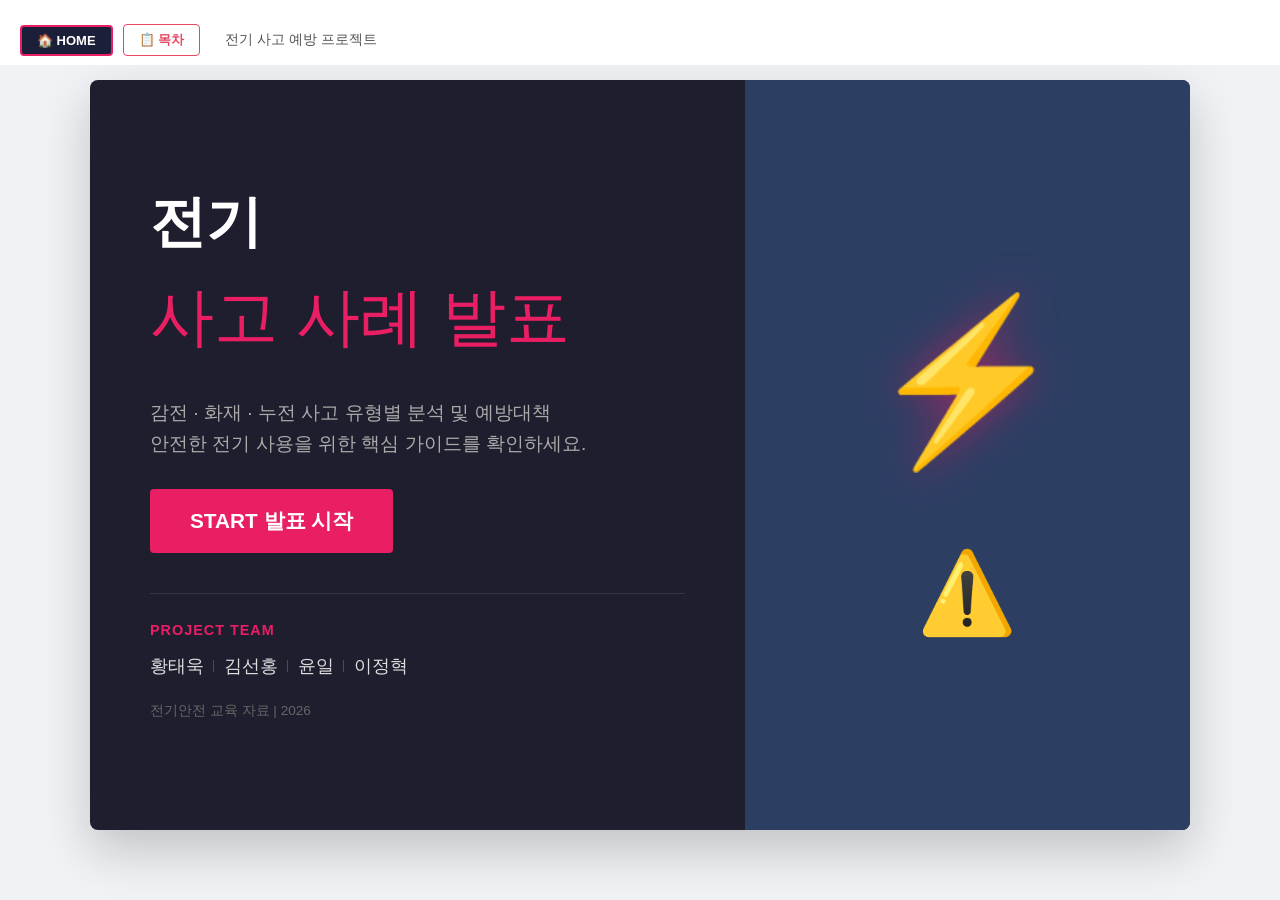
==== html/index.html @ dfe2530c "Add files via upload" ====
<!DOCTYPE html>
<html lang="ko">
<head>
    <meta charset="UTF-8">
    <link rel="stylesheet" href="../css/common.css">
    <title>전기기기 사고 사례 발표 - 메인</title>
    <style>
        /* 기존 스타일 유지 */
        .main-hero {
            display: flex;
            height: calc(100vh - 150px);
            min-height: 550px; /* 팀원 섹션 추가로 최소 높이 약간 상향 */
            background-color: #1e1e2f;
            border-radius: 8px;
            overflow: hidden;
            box-shadow: 0 20px 50px rgba(0,0,0,0.2);
        }

        .hero-text {
            flex: 1.2;
            padding: 60px;
            display: flex;
            flex-direction: column;
            justify-content: center;
            color: white;
            position: relative;
        }

        .hero-text h2 {
            font-size: 3.5rem;
            margin: 0;
            line-height: 1.2;
        }

        .hero-text .highlight {
            color: #e91e63;
            font-size: 4rem;
            display: block;
            margin-top: 10px;
        }

        .hero-text p {
            font-size: 1.2rem;
            color: #aaa;
            margin: 30px 0;
            line-height: 1.6;
        }

        .start-btn {
            display: inline-block;
            width: fit-content;
            padding: 15px 40px;
            background-color: #e91e63;
            color: white;
            text-decoration: none;
            font-size: 1.3rem;
            font-weight: bold;
            border-radius: 4px;
            transition: 0.3s;
            margin-bottom: 40px; /* 하단 팀원 섹션과의 간격 */
        }

        .start-btn:hover {
            background-color: #c2185b;
            transform: translateY(-3px);
        }

        /* 신규: 팀원 정보 섹션 */
        .team-section {
            border-top: 1px solid rgba(255, 255, 255, 0.1);
            padding-top: 25px;
            display: flex;
            flex-direction: column;
            gap: 10px;
        }

        .team-label {
            font-size: 0.9rem;
            color: #e91e63;
            font-weight: bold;
            text-transform: uppercase;
            letter-spacing: 1px;
        }

        .team-members {
            font-size: 1.1rem;
            color: #ddd;
            display: flex;
            gap: 20px;
        }

        .member-name {
            position: relative;
        }

        /* 이름 사이 구분선 */
        .member-name:not(:last-child)::after {
            content: "";
            position: absolute;
            right: -10px;
            top: 50%;
            transform: translateY(-50%);
            width: 1px;
            height: 12px;
            background-color: rgba(255, 255, 255, 0.2);
        }

        /* 오른쪽 그래픽 영역 유지 */
        .hero-graphic {
            flex: 1;
            background-color: #2d3e63;
            display: flex;
            flex-direction: column;
            align-items: center;
            justify-content: center;
            position: relative;
        }

        .bolt-icon {
            font-size: 10rem;
            color: #e91e63;
            filter: drop-shadow(0 0 20px rgba(233, 30, 99, 0.5));
            margin-bottom: 20px;
        }

        .warning-icon {
            font-size: 5rem;
            color: #f59e0b;
        }

        .footer-info {
            margin-top: 20px;
            font-size: 0.85rem;
            color: #666;
        }
    </style>
</head>
<body>

    <iframe src="header.html" class="header-frame" scrolling="no"></iframe>

    <div class="container">
        <div class="main-hero">
            <div class="hero-text">
                <h2>전기</h2>
                <span class="highlight">사고 사례 발표</span>
                <p>
                    감전 · 화재 · 누전 사고 유형별 분석 및 예방대책<br>
                    안전한 전기 사용을 위한 핵심 가이드를 확인하세요.
                </p>
                
                <a href="index2.html" class="start-btn">START 발표 시작</a>
                
                <div class="team-section">
                    <div class="team-label">Project Team</div>
                    <div class="team-members">
                        <span class="member-name">황태욱</span>
                        <span class="member-name">김선홍</span>
                        <span class="member-name">윤일</span>
                        <span class="member-name">이정혁</span>
                    </div>
                </div>

                <div class="footer-info">
                    전기안전 교육 자료 | 2026
                </div>
            </div>

            <div class="hero-graphic">
                <div class="bolt-icon">⚡</div>
                <div class="warning-icon">⚠️</div>
            </div>
        </div>
    </div>

</body>
</html>
---- css/common.css ----
/* --- 기본 설정 --- */
body {
    margin: 0;
    padding: 0;
    background-color: #f0f2f5;
    font-family: 'Pretendard', -apple-system, sans-serif;
    color: #333;
    line-height: 1.6;
}

/* --- 상단 고정 헤더 프레임 --- */
.header-frame {
    width: 100%;
    height: 65px;
    border: none;
    position: fixed;
    top: 0;
    z-index: 1000;
}

/* --- 메인 컨테이너 --- */
.container {
    max-width: 1100px;
    margin: 80px auto 40px;
    padding: 0 20px;
}

/* --- 슬라이드 제목 섹션 (공통) --- */
.title-section {
    background-color: #1e1e2f;
    color: white;
    padding: 25px 40px;
    border-bottom: 5px solid #e91e63;
    margin-bottom: 30px;
    display: flex;
    align-items: center;
}

.title-section .num {
    color: #e91e63;
    font-size: 2.5rem;
    margin-right: 15px;
    font-weight: bold;
}

.title-section h1 {
    margin: 0;
    font-size: 2rem;
}

/* --- 공통 카드 스타일 --- */
.card-base {
    background: white;
    border-radius: 4px;
    box-shadow: 0 4px 10px rgba(0,0,0,0.08);
    padding: 25px;
}

/* --- 색상 포인트 클래스 --- */
.text-pink { color: #e91e63 !important; }
.text-gold { color: #f59e0b !important; }
.text-navy { color: #0f172a !important; }

.border-pink { border-top: 5px solid #e91e63; }
.border-gold { border-top: 5px solid #f59e0b; }
.border-navy { border-top: 5px solid #0f172a; }
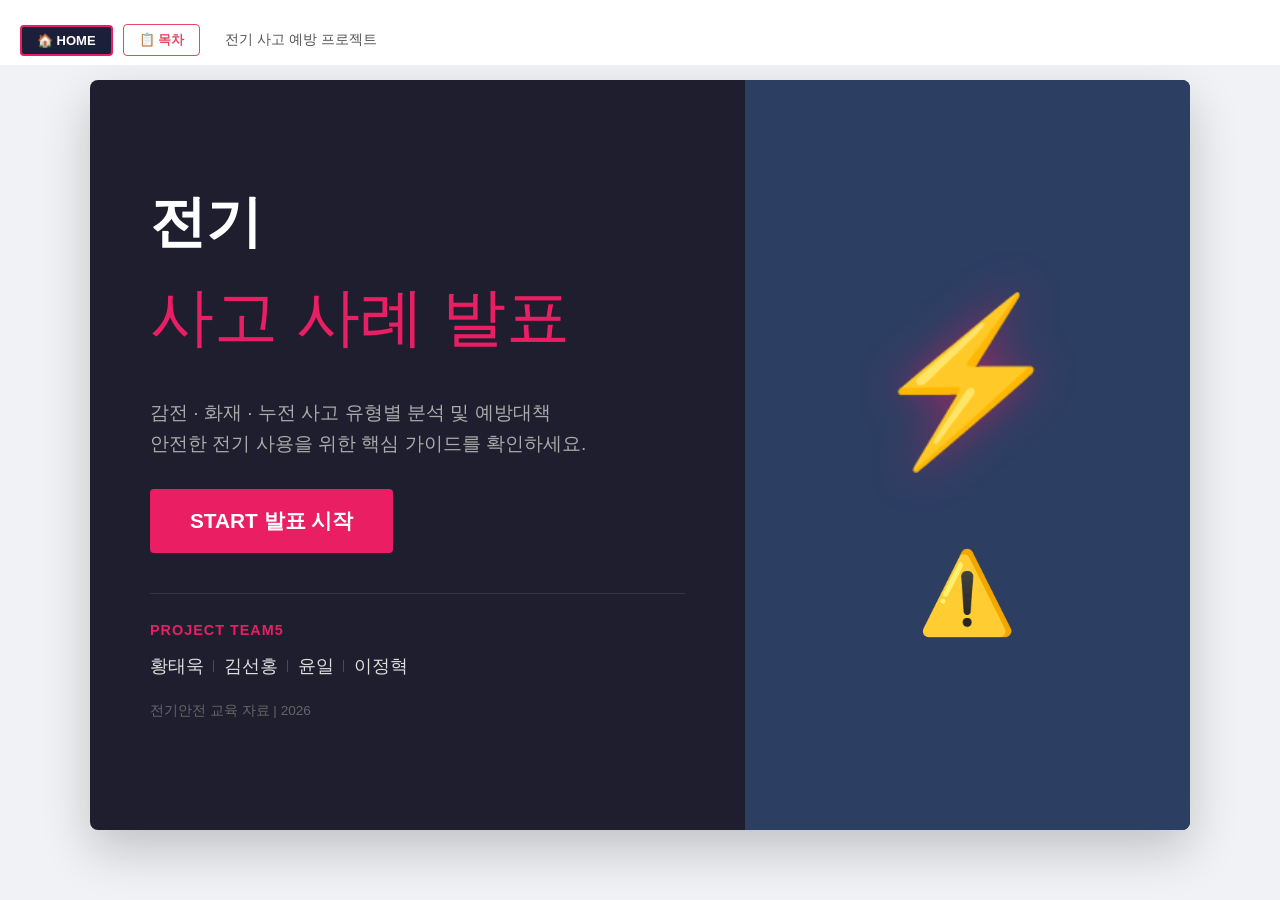
==== commit 007bd6e6: "Update index.html" ====
--- a/html/index.html
+++ b/html/index.html
@@ -152,7 +152,7 @@
                 <a href="index2.html" class="start-btn">START 발표 시작</a>
                 
                 <div class="team-section">
-                    <div class="team-label">Project Team</div>
+                    <div class="team-label">Project Team5</div>
                     <div class="team-members">
                         <span class="member-name">황태욱</span>
                         <span class="member-name">김선홍</span>
@@ -174,4 +174,4 @@
     </div>
 
 </body>
-</html>+</html>
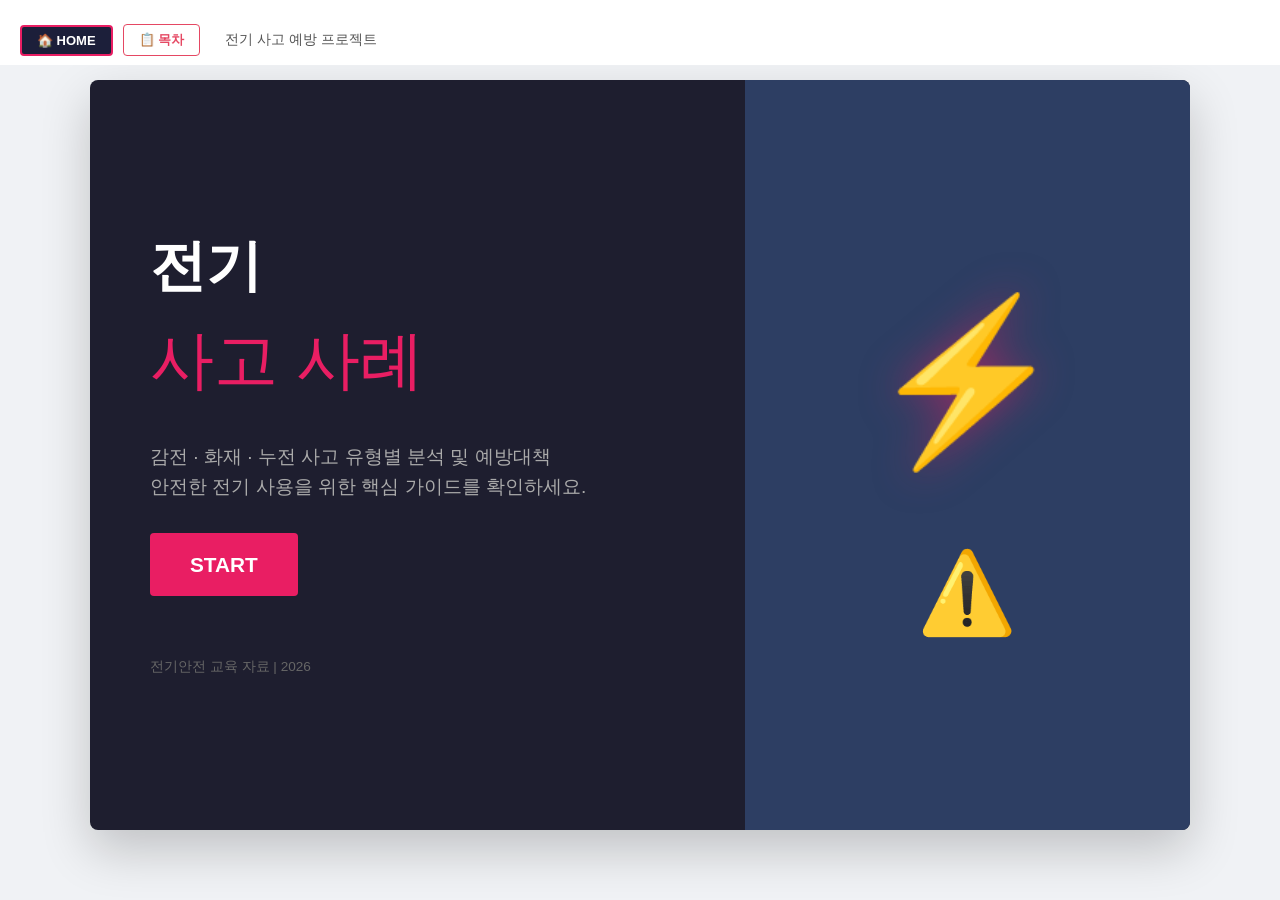
==== commit 2f2bad72: "Add files via upload" ====
--- a/html/index.html
+++ b/html/index.html
@@ -143,23 +143,23 @@
         <div class="main-hero">
             <div class="hero-text">
                 <h2>전기</h2>
-                <span class="highlight">사고 사례 발표</span>
+                <span class="highlight">사고 사례</span>
                 <p>
                     감전 · 화재 · 누전 사고 유형별 분석 및 예방대책<br>
                     안전한 전기 사용을 위한 핵심 가이드를 확인하세요.
                 </p>
                 
-                <a href="index2.html" class="start-btn">START 발표 시작</a>
-                
+                <a href="index2.html" class="start-btn">START</a>
+<!--                 
                 <div class="team-section">
-                    <div class="team-label">Project Team5</div>
+                    <div class="team-label">Project Team8</div>
                     <div class="team-members">
                         <span class="member-name">황태욱</span>
                         <span class="member-name">김선홍</span>
                         <span class="member-name">윤일</span>
                         <span class="member-name">이정혁</span>
                     </div>
-                </div>
+                </div> -->
 
                 <div class="footer-info">
                     전기안전 교육 자료 | 2026
@@ -174,4 +174,4 @@
     </div>
 
 </body>
-</html>
+</html>
